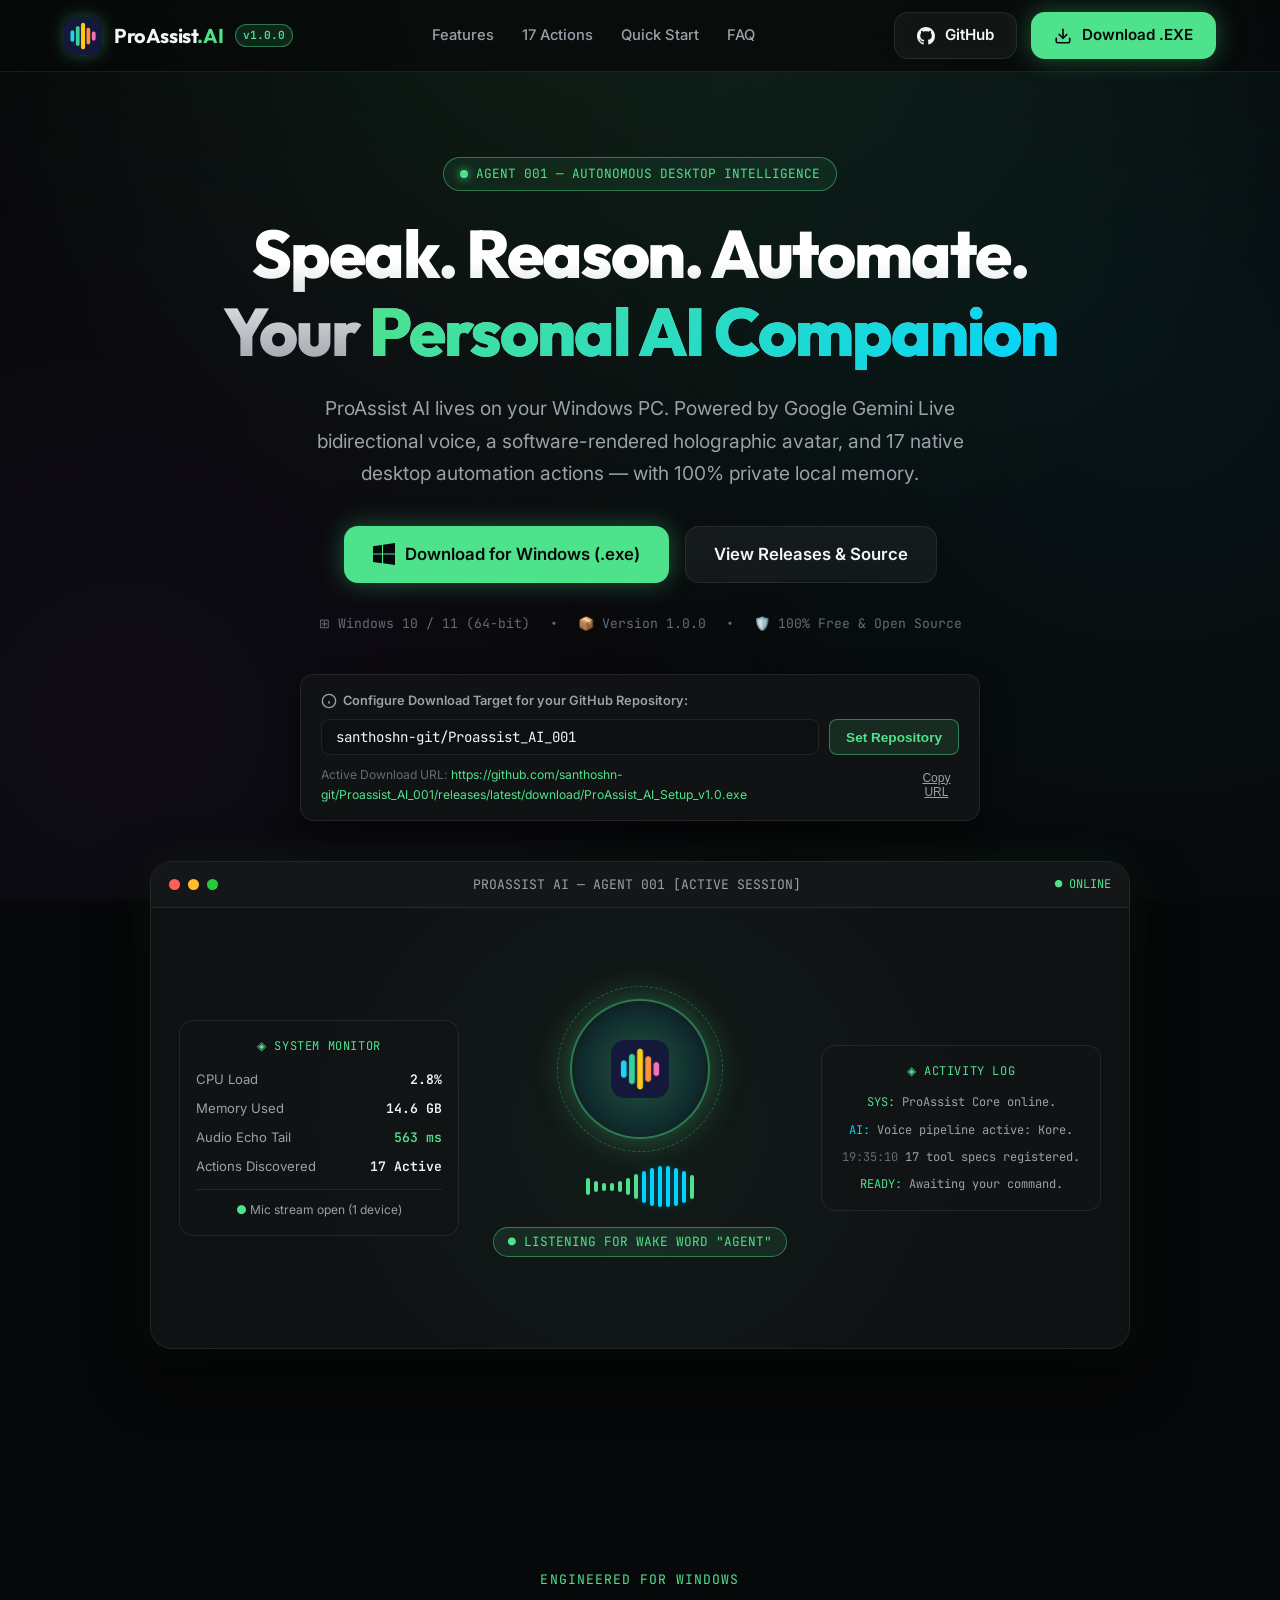
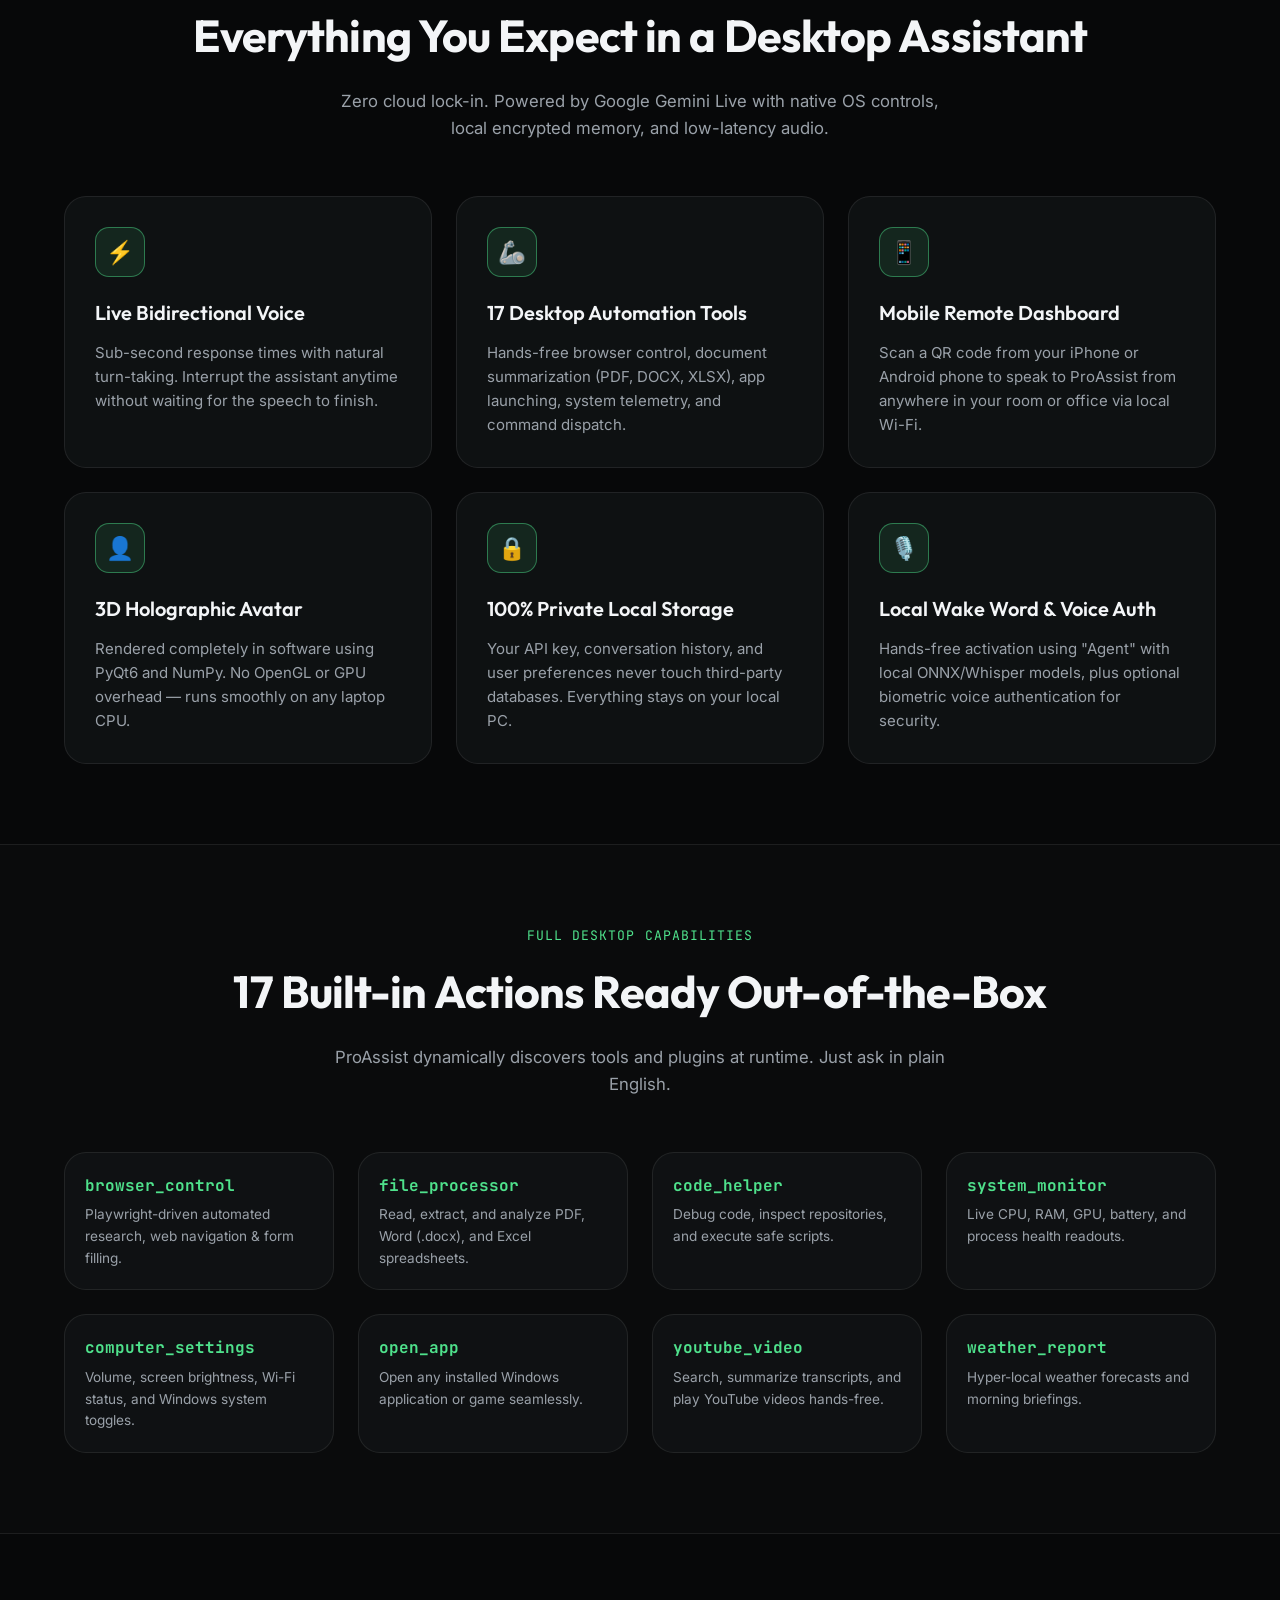
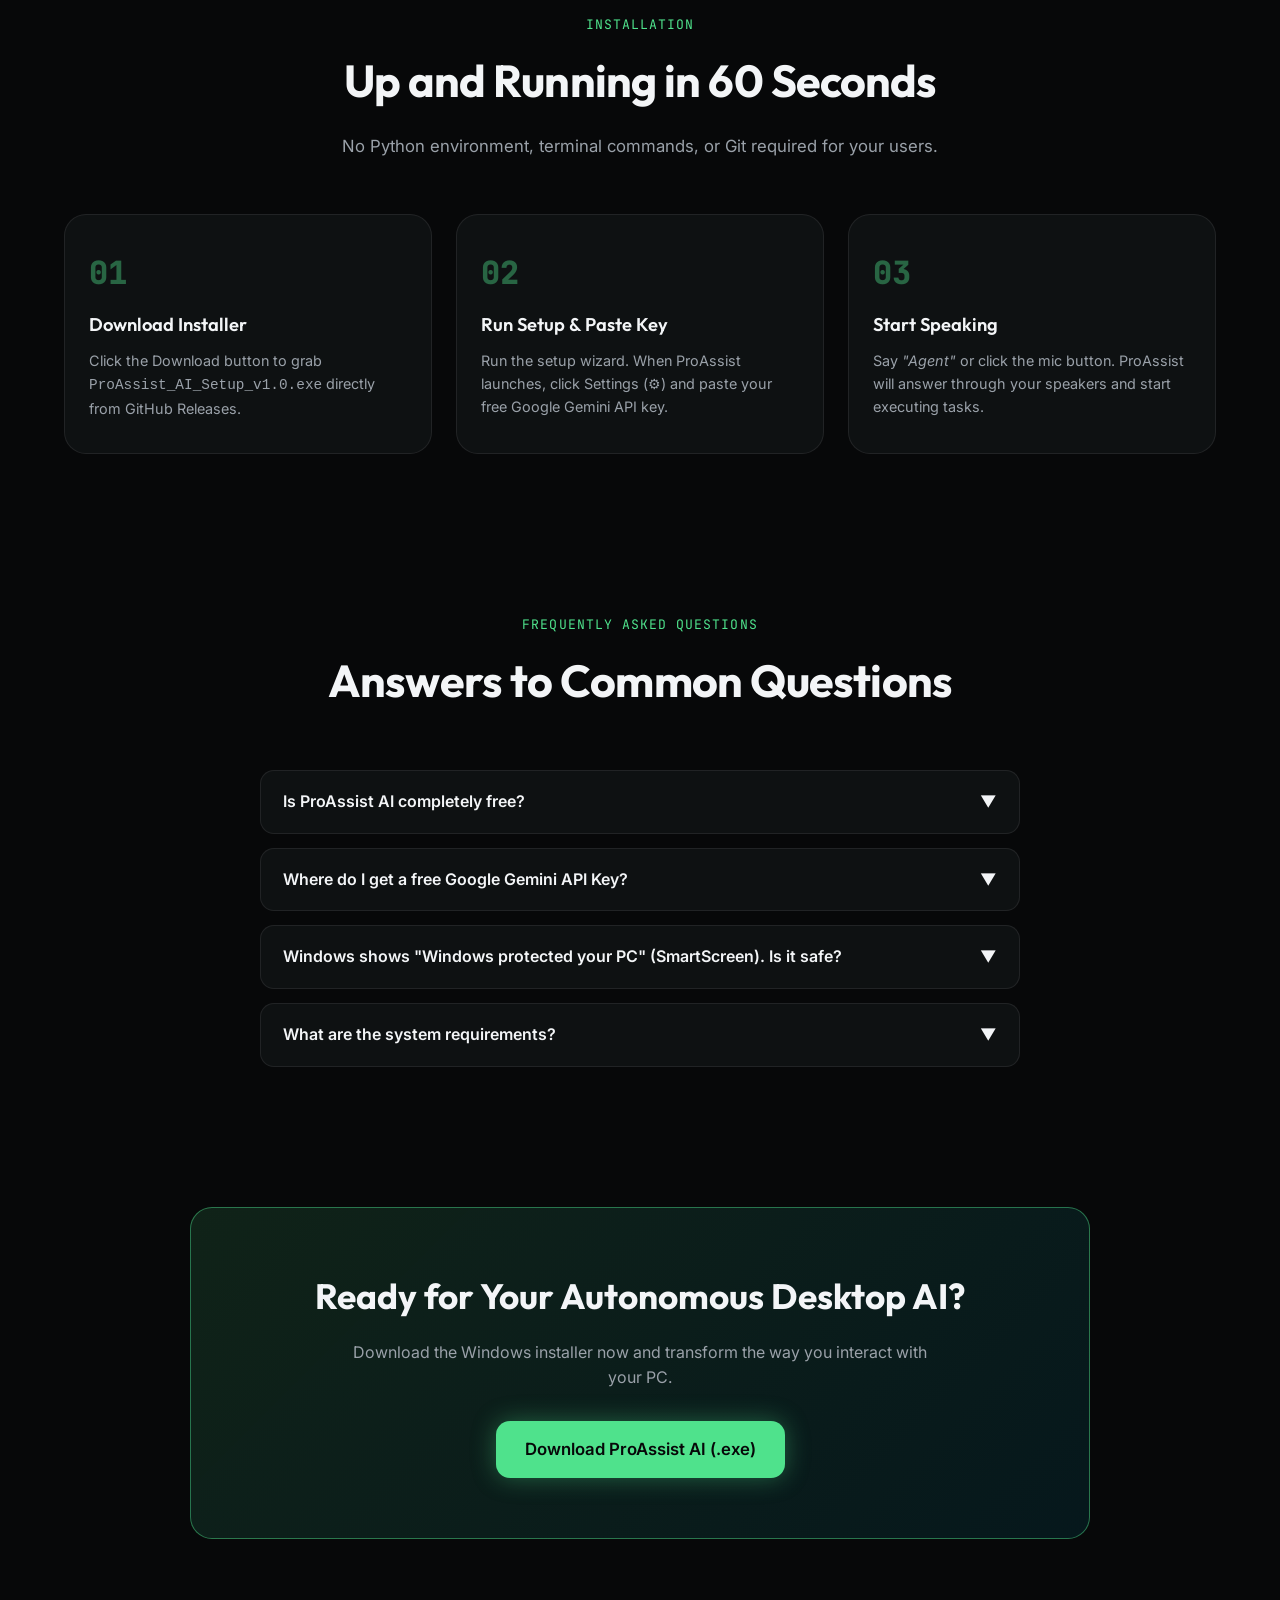
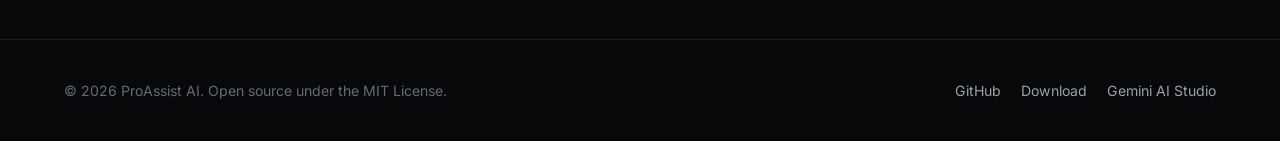
==== docs/index.html @ b4be9808 "chore: move website to docs folder for GitHub Pages deployment" ====
<!DOCTYPE html>
<html lang="en">
<head>
  <meta charset="UTF-8">
  <meta name="viewport" content="width=device-width, initial-scale=1.0">
  <title>ProAssist AI — Autonomous AI Desktop Assistant for Windows</title>
  <meta name="description" content="Download ProAssist AI for Windows. Real-time Gemini Live voice, 3D holographic avatar, 17 desktop automation actions, and private local memory.">
  <link rel="icon" type="image/png" href="proassist_icon.png">

  <!-- Google Fonts: Outfit, Inter, JetBrains Mono -->
  <link rel="preconnect" href="https://fonts.googleapis.com">
  <link rel="preconnect" href="https://fonts.gstatic.com" crossorigin>
  <link href="https://fonts.googleapis.com/css2?family=Inter:wght@400;500;600;700&family=JetBrains+Mono:wght@400;500;700&family=Outfit:wght@500;600;700;800&display=swap" rel="stylesheet">
  
  <link rel="stylesheet" href="style.css">
</head>
<body>

  <!-- ── Top Navigation ────────────────────────────────────────────────────── -->
  <header class="navbar">
    <div class="container nav-wrap">
      <a href="#" class="logo-group">
        <img src="proassist_icon.png" alt="ProAssist AI Logo" class="logo-img">
        <span class="logo-text">ProAssist<span style="color:var(--pri)">.AI</span></span>
        <span class="logo-tag">v1.0.0</span>
      </a>

      <nav class="nav-links">
        <a href="#features" class="nav-link">Features</a>
        <a href="#actions" class="nav-link">17 Actions</a>
        <a href="#guide" class="nav-link">Quick Start</a>
        <a href="#faq" class="nav-link">FAQ</a>
      </nav>

      <div class="nav-cta-group">
        <a href="https://github.com" target="_blank" rel="noopener noreferrer" class="btn btn-secondary btn-github-target">
          <svg width="18" height="18" viewBox="0 0 24 24" fill="currentColor">
            <path d="M12 0C5.37 0 0 5.37 0 12c0 5.31 3.435 9.795 8.205 11.385.6.105.825-.255.825-.57 0-.285-.015-1.23-.015-2.235-3.015.555-3.795-.735-4.035-1.41-.135-.345-.72-1.41-1.23-1.695-.42-.225-1.02-.78-.015-.795.945-.015 1.62.87 1.845 1.23 1.08 1.815 2.805 1.305 3.495.99.105-.78.42-1.305.765-1.605-2.67-.3-5.46-1.335-5.46-5.925 0-1.305.465-2.385 1.23-3.225-.12-.3-.54-1.53.12-3.18 0 0 1.005-.315 3.3 1.23.96-.27 1.98-.405 3-.405s2.04.135 3 .405c2.295-1.56 3.3-1.23 3.3-1.23.66 1.65.24 2.88.12 3.18.765.84 1.23 1.905 1.23 3.225 0 4.605-2.805 5.625-5.475 5.925.435.375.81 1.095.81 2.22 0 1.605-.015 2.895-.015 3.3 0 .315.225.69.825.57A12.02 12.02 0 0024 12c0-6.63-5.37-12-12-12z"/>
          </svg>
          GitHub
        </a>
        <a href="#download" class="btn btn-primary btn-download-target">
          <svg width="18" height="18" viewBox="0 0 24 24" fill="none" stroke="currentColor" stroke-width="2.2" stroke-linecap="round" stroke-linejoin="round">
            <path d="M21 15v4a2 2 0 0 1-2 2H5a2 2 0 0 1-2-2v-4"></path>
            <polyline points="7 10 12 15 17 10"></polyline>
            <line x1="12" y1="15" x2="12" y2="3"></line>
          </svg>
          Download .EXE
        </a>
      </div>
    </div>
  </header>

  <!-- ── Hero Section ──────────────────────────────────────────────────────── -->
  <section class="hero" id="download">
    <div class="container">
      <div class="hero-badge">
        <span class="pulse-dot"></span>
        AGENT 001 — AUTONOMOUS DESKTOP INTELLIGENCE
      </div>

      <h1 class="hero-title">
        Speak. Reason. Automate.<br>
        Your <span class="hero-gradient">Personal AI Companion</span>
      </h1>

      <p class="hero-subtitle">
        ProAssist AI lives on your Windows PC. Powered by Google Gemini Live bidirectional voice, a software-rendered holographic avatar, and 17 native desktop automation actions — with 100% private local memory.
      </p>

      <div class="hero-actions">
        <a href="#" class="btn btn-primary btn-lg btn-download-target">
          <svg width="22" height="22" viewBox="0 0 24 24" fill="currentColor">
            <path d="M0 3.449L9.75 2.1v9.451H0m10.949-9.602L24 0v11.4H10.949M0 12.6h9.75v9.451L0 20.699M10.949 12.6H24V24l-12.902-1.801"/>
          </svg>
          Download for Windows (.exe)
        </a>

        <a href="https://github.com" target="_blank" rel="noopener noreferrer" class="btn btn-secondary btn-lg btn-github-target">
          View Releases & Source
        </a>
      </div>

      <div class="release-meta">
        <span>⊞ Windows 10 / 11 (64-bit)</span>
        <span>•</span>
        <span>📦 Version 1.0.0</span>
        <span>•</span>
        <span>🛡️ 100% Free & Open Source</span>
      </div>

      <!-- Interactive Download Router Configurator -->
      <div class="repo-config-bar">
        <div class="config-bar-label">
          <svg width="16" height="16" viewBox="0 0 24 24" fill="none" stroke="currentColor" stroke-width="2">
            <circle cx="12" cy="12" r="10"></circle>
            <line x1="12" y1="16" x2="12" y2="12"></line>
            <line x1="12" y1="8" x2="12.01" y2="8"></line>
          </svg>
          Configure Download Target for your GitHub Repository:
        </div>
        <div class="config-input-group">
          <input type="text" id="github-repo-input" class="config-input" placeholder="e.g. yourname/ProAssist_AI">
          <button id="update-repo-btn" class="config-btn">Set Repository</button>
        </div>
        <div style="margin-top:10px; font-size: 0.76rem; color: var(--text-muted); display:flex; justify-content:space-between; align-items:center;">
          <span>Active Download URL: <a href="#" id="display-download-url" style="color:var(--pri); text-decoration:none;" target="_blank">Loading...</a></span>
          <button id="copy-link-btn" style="background:none; border:none; color:var(--text-dim); cursor:pointer; font-size:0.75rem; text-decoration:underline;">Copy URL</button>
        </div>
      </div>

      <!-- ── Cyber HUD Window Preview ────────────────────────────────────── -->
      <div class="preview-container">
        <div class="window-header">
          <div class="window-dots">
            <span class="window-dot dot-red"></span>
            <span class="window-dot dot-yellow"></span>
            <span class="window-dot dot-green"></span>
          </div>
          <div class="window-title">PROASSIST AI — AGENT 001 [ACTIVE SESSION]</div>
          <div style="font-family:var(--font-mono); font-size:0.75rem; color:var(--pri);">● ONLINE</div>
        </div>

        <div class="hud-body">
          <!-- Left Telemetry Panel -->
          <div class="hud-side-card">
            <div class="hud-card-title">◈ System Monitor</div>
            <div class="hud-metric-row">
              <span class="hud-metric-name">CPU Load</span>
              <span class="hud-metric-val" id="hud-cpu-val">2.8%</span>
            </div>
            <div class="hud-metric-row">
              <span class="hud-metric-name">Memory Used</span>
              <span class="hud-metric-val" id="hud-ram-val">14.6 GB</span>
            </div>
            <div class="hud-metric-row">
              <span class="hud-metric-name">Audio Echo Tail</span>
              <span class="hud-metric-val" style="color:var(--pri);">563 ms</span>
            </div>
            <div class="hud-metric-row">
              <span class="hud-metric-name">Actions Discovered</span>
              <span class="hud-metric-val">17 Active</span>
            </div>
            <div style="margin-top:12px; padding-top:10px; border-top:1px solid var(--border); font-size:0.75rem; color:var(--text-dim);">
              <span style="color:var(--pri);">●</span> Mic stream open (1 device)
            </div>
          </div>

          <!-- Center Holographic Avatar & Waveform -->
          <div class="hud-center">
            <div class="avatar-sphere">
              <img src="proassist_icon.png" alt="Avatar Core" class="avatar-core-icon">
            </div>

            <div class="waveform-bars">
              <div class="wave-bar"></div>
              <div class="wave-bar"></div>
              <div class="wave-bar"></div>
              <div class="wave-bar"></div>
              <div class="wave-bar"></div>
              <div class="wave-bar"></div>
              <div class="wave-bar"></div>
              <div class="wave-bar"></div>
              <div class="wave-bar"></div>
              <div class="wave-bar"></div>
              <div class="wave-bar"></div>
              <div class="wave-bar"></div>
              <div class="wave-bar"></div>
              <div class="wave-bar"></div>
            </div>

            <div class="hud-status-badge">● LISTENING FOR WAKE WORD "AGENT"</div>
          </div>

          <!-- Right Action Transcript Panel -->
          <div class="hud-side-card">
            <div class="hud-card-title">◈ Activity Log</div>
            <div style="font-family:var(--font-mono); font-size:0.75rem; color:var(--text-dim); display:flex; flex-direction:column; gap:8px;">
              <div><span style="color:var(--pri);">SYS:</span> ProAssist Core online.</div>
              <div><span style="color:var(--cyan);">AI:</span> Voice pipeline active: Kore.</div>
              <div><span style="color:var(--text-muted);">19:35:10</span> 17 tool specs registered.</div>
              <div><span style="color:var(--pri);">READY:</span> Awaiting your command.</div>
            </div>
          </div>
        </div>
      </div>
    </div>
  </section>

  <!-- ── Features Section ──────────────────────────────────────────────────── -->
  <section class="section" id="features">
    <div class="container">
      <div class="section-hdr">
        <div class="section-tag">ENGINEERED FOR WINDOWS</div>
        <h2 class="section-title">Everything You Expect in a Desktop Assistant</h2>
        <p class="section-desc">Zero cloud lock-in. Powered by Google Gemini Live with native OS controls, local encrypted memory, and low-latency audio.</p>
      </div>

      <div class="feature-grid">
        <div class="feature-card">
          <div class="feature-icon-box">⚡</div>
          <h3 class="feature-title">Live Bidirectional Voice</h3>
          <p class="feature-text">Sub-second response times with natural turn-taking. Interrupt the assistant anytime without waiting for the speech to finish.</p>
        </div>

        <div class="feature-card">
          <div class="feature-icon-box">🦾</div>
          <h3 class="feature-title">17 Desktop Automation Tools</h3>
          <p class="feature-text">Hands-free browser control, document summarization (PDF, DOCX, XLSX), app launching, system telemetry, and command dispatch.</p>
        </div>

        <div class="feature-card">
          <div class="feature-icon-box">📱</div>
          <h3 class="feature-title">Mobile Remote Dashboard</h3>
          <p class="feature-text">Scan a QR code from your iPhone or Android phone to speak to ProAssist from anywhere in your room or office via local Wi-Fi.</p>
        </div>

        <div class="feature-card">
          <div class="feature-icon-box">👤</div>
          <h3 class="feature-title">3D Holographic Avatar</h3>
          <p class="feature-text">Rendered completely in software using PyQt6 and NumPy. No OpenGL or GPU overhead — runs smoothly on any laptop CPU.</p>
        </div>

        <div class="feature-card">
          <div class="feature-icon-box">🔒</div>
          <h3 class="feature-title">100% Private Local Storage</h3>
          <p class="feature-text">Your API key, conversation history, and user preferences never touch third-party databases. Everything stays on your local PC.</p>
        </div>

        <div class="feature-card">
          <div class="feature-icon-box">🎙️</div>
          <h3 class="feature-title">Local Wake Word & Voice Auth</h3>
          <p class="feature-text">Hands-free activation using "Agent" with local ONNX/Whisper models, plus optional biometric voice authentication for security.</p>
        </div>
      </div>
    </div>
  </section>

  <!-- ── 17 Built-in Actions Showcase ──────────────────────────────────────── -->
  <section class="section" id="actions" style="background: rgba(255,255,255,0.01); border-top:1px solid var(--border); border-bottom:1px solid var(--border);">
    <div class="container">
      <div class="section-hdr">
        <div class="section-tag">FULL DESKTOP CAPABILITIES</div>
        <h2 class="section-title">17 Built-in Actions Ready Out-of-the-Box</h2>
        <p class="section-desc">ProAssist dynamically discovers tools and plugins at runtime. Just ask in plain English.</p>
      </div>

      <div class="feature-grid" style="grid-template-columns: repeat(auto-fit, minmax(240px, 1fr));">
        <div class="feature-card" style="padding:20px;">
          <h4 style="color:var(--pri); font-family:var(--font-mono); margin-bottom:6px;">browser_control</h4>
          <p class="feature-text" style="font-size:0.85rem;">Playwright-driven automated research, web navigation & form filling.</p>
        </div>

        <div class="feature-card" style="padding:20px;">
          <h4 style="color:var(--pri); font-family:var(--font-mono); margin-bottom:6px;">file_processor</h4>
          <p class="feature-text" style="font-size:0.85rem;">Read, extract, and analyze PDF, Word (.docx), and Excel spreadsheets.</p>
        </div>

        <div class="feature-card" style="padding:20px;">
          <h4 style="color:var(--pri); font-family:var(--font-mono); margin-bottom:6px;">code_helper</h4>
          <p class="feature-text" style="font-size:0.85rem;">Debug code, inspect repositories, and execute safe scripts.</p>
        </div>

        <div class="feature-card" style="padding:20px;">
          <h4 style="color:var(--pri); font-family:var(--font-mono); margin-bottom:6px;">system_monitor</h4>
          <p class="feature-text" style="font-size:0.85rem;">Live CPU, RAM, GPU, battery, and process health readouts.</p>
        </div>

        <div class="feature-card" style="padding:20px;">
          <h4 style="color:var(--pri); font-family:var(--font-mono); margin-bottom:6px;">computer_settings</h4>
          <p class="feature-text" style="font-size:0.85rem;">Volume, screen brightness, Wi-Fi status, and Windows system toggles.</p>
        </div>

        <div class="feature-card" style="padding:20px;">
          <h4 style="color:var(--pri); font-family:var(--font-mono); margin-bottom:6px;">open_app</h4>
          <p class="feature-text" style="font-size:0.85rem;">Open any installed Windows application or game seamlessly.</p>
        </div>

        <div class="feature-card" style="padding:20px;">
          <h4 style="color:var(--pri); font-family:var(--font-mono); margin-bottom:6px;">youtube_video</h4>
          <p class="feature-text" style="font-size:0.85rem;">Search, summarize transcripts, and play YouTube videos hands-free.</p>
        </div>

        <div class="feature-card" style="padding:20px;">
          <h4 style="color:var(--pri); font-family:var(--font-mono); margin-bottom:6px;">weather_report</h4>
          <p class="feature-text" style="font-size:0.85rem;">Hyper-local weather forecasts and morning briefings.</p>
        </div>
      </div>
    </div>
  </section>

  <!-- ── 3-Step Setup Guide ────────────────────────────────────────────────── -->
  <section class="section" id="guide">
    <div class="container">
      <div class="section-hdr">
        <div class="section-tag">INSTALLATION</div>
        <h2 class="section-title">Up and Running in 60 Seconds</h2>
        <p class="section-desc">No Python environment, terminal commands, or Git required for your users.</p>
      </div>

      <div class="steps-grid">
        <div class="step-card">
          <div class="step-number">01</div>
          <h3 class="step-title">Download Installer</h3>
          <p class="step-desc">Click the Download button to grab <code>ProAssist_AI_Setup_v1.0.exe</code> directly from GitHub Releases.</p>
        </div>

        <div class="step-card">
          <div class="step-number">02</div>
          <h3 class="step-title">Run Setup & Paste Key</h3>
          <p class="step-desc">Run the setup wizard. When ProAssist launches, click Settings (⚙) and paste your free Google Gemini API key.</p>
        </div>

        <div class="step-card">
          <div class="step-number">03</div>
          <h3 class="step-title">Start Speaking</h3>
          <p class="step-desc">Say <em>"Agent"</em> or click the mic button. ProAssist will answer through your speakers and start executing tasks.</p>
        </div>
      </div>
    </div>
  </section>

  <!-- ── FAQ Section ───────────────────────────────────────────────────────── -->
  <section class="section" id="faq">
    <div class="container">
      <div class="section-hdr">
        <div class="section-tag">FREQUENTLY ASKED QUESTIONS</div>
        <h2 class="section-title">Answers to Common Questions</h2>
      </div>

      <div class="faq-list">
        <div class="faq-item">
          <div class="faq-q">
            <span>Is ProAssist AI completely free?</span>
            <span class="faq-arrow">▼</span>
          </div>
          <div class="faq-a">
            Yes! ProAssist AI is 100% free and open-source under the MIT license. You can use your own free Google Gemini API key (which includes generous free tier requests from Google AI Studio).
          </div>
        </div>

        <div class="faq-item">
          <div class="faq-q">
            <span>Where do I get a free Google Gemini API Key?</span>
            <span class="faq-arrow">▼</span>
          </div>
          <div class="faq-a">
            Visit <a href="https://aistudio.google.com/app/apikey" target="_blank" rel="noopener noreferrer" style="color:var(--pri);">Google AI Studio (aistudio.google.com)</a>, sign in with your Google account, and click "Create API key". Paste it into ProAssist AI's Settings dialog.
          </div>
        </div>

        <div class="faq-item">
          <div class="faq-q">
            <span>Windows shows "Windows protected your PC" (SmartScreen). Is it safe?</span>
            <span class="faq-arrow">▼</span>
          </div>
          <div class="faq-a">
            Yes. Microsoft SmartScreen displays this alert for all newly built independent or open-source executables that have not purchased expensive corporate code-signing certificates. Simply click <strong>"More info"</strong> and then <strong>"Run anyway"</strong>.
          </div>
        </div>

        <div class="faq-item">
          <div class="faq-q">
            <span>What are the system requirements?</span>
            <span class="faq-arrow">▼</span>
          </div>
          <div class="faq-a">
            Windows 10 or 11 (64-bit), 4 GB of RAM, a working microphone and speaker or headset, and an active internet connection for Gemini Live streaming.
          </div>
        </div>
      </div>
    </div>
  </section>

  <!-- ── Bottom CTA Banner ─────────────────────────────────────────────────── -->
  <section class="container">
    <div class="cta-banner">
      <h2>Ready for Your Autonomous Desktop AI?</h2>
      <p>Download the Windows installer now and transform the way you interact with your PC.</p>
      <a href="#download" class="btn btn-primary btn-lg btn-download-target">
        Download ProAssist AI (.exe)
      </a>
    </div>
  </section>

  <!-- ── Footer ────────────────────────────────────────────────────────────── -->
  <footer class="footer">
    <div class="container footer-content">
      <div>
        © 2026 ProAssist AI. Open source under the MIT License.
      </div>
      <div class="footer-links">
        <a href="https://github.com" target="_blank" rel="noopener noreferrer" class="footer-link btn-github-target">GitHub</a>
        <a href="#download" class="footer-link">Download</a>
        <a href="https://aistudio.google.com/app/apikey" target="_blank" rel="noopener noreferrer" class="footer-link">Gemini AI Studio</a>
      </div>
    </div>
  </footer>

  <script src="script.js"></script>
</body>
</html>
---- docs/style.css ----
/* ==========================================================================
   PROASSIST AI — OFFICIAL LANDING PAGE DESIGN SYSTEM
   Dark Cyberpunk / Glassmorphic / High-Performance
   ========================================================================== */

:root {
  --bg-dark: #070809;
  --bg-card: rgba(18, 20, 22, 0.75);
  --bg-card-hover: rgba(24, 27, 30, 0.9);
  --border: rgba(255, 255, 255, 0.08);
  --border-focus: rgba(79, 226, 140, 0.45);
  
  --pri: #4fe28c;
  --pri-glow: rgba(79, 226, 140, 0.35);
  --pri-dim: rgba(79, 226, 140, 0.12);
  --cyan: #00d4ff;
  --cyan-glow: rgba(0, 212, 255, 0.3);
  --purple: #a855f7;
  
  --text-main: #f3f5f7;
  --text-dim: #9aa1a9;
  --text-muted: #646b74;
  
  --font-heading: 'Outfit', sans-serif;
  --font-body: 'Inter', sans-serif;
  --font-mono: 'JetBrains Mono', monospace;
  
  --radius-sm: 8px;
  --radius-md: 14px;
  --radius-lg: 22px;
  --radius-pill: 9999px;
  
  --transition: all 0.25s cubic-bezier(0.16, 1, 0.3, 1);
}

* {
  margin: 0;
  padding: 0;
  box-sizing: border-box;
}

html {
  scroll-behavior: smooth;
  font-family: var(--font-body);
  background-color: var(--bg-dark);
  color: var(--text-main);
  line-height: 1.6;
  -webkit-font-smoothing: antialiased;
}

body {
  overflow-x: hidden;
  background-image: 
    radial-gradient(circle at 50% -10%, rgba(79, 226, 140, 0.12) 0%, transparent 60%),
    radial-gradient(circle at 90% 40%, rgba(0, 212, 255, 0.06) 0%, transparent 50%),
    radial-gradient(circle at 10% 80%, rgba(168, 85, 247, 0.05) 0%, transparent 50%);
  background-attachment: fixed;
}

/* ── Container & Grid ──────────────────────────────────────────────────────── */
.container {
  width: 100%;
  max-width: 1200px;
  margin: 0 auto;
  padding: 0 24px;
}

/* ── Navigation ────────────────────────────────────────────────────────────── */
.navbar {
  position: sticky;
  top: 0;
  z-index: 100;
  backdrop-filter: blur(20px);
  -webkit-backdrop-filter: blur(20px);
  background: rgba(7, 8, 9, 0.75);
  border-bottom: 1px solid var(--border);
  height: 72px;
  display: flex;
  align-items: center;
}

.nav-wrap {
  display: flex;
  align-items: center;
  justify-content: space-between;
  width: 100%;
}

.logo-group {
  display: flex;
  align-items: center;
  gap: 12px;
  text-decoration: none;
}

.logo-img {
  width: 38px;
  height: 38px;
  border-radius: 10px;
  box-shadow: 0 0 15px var(--pri-glow);
}

.logo-text {
  font-family: var(--font-heading);
  font-weight: 700;
  font-size: 1.25rem;
  letter-spacing: -0.02em;
  color: var(--text-main);
}

.logo-tag {
  font-family: var(--font-mono);
  font-size: 0.7rem;
  background: var(--pri-dim);
  color: var(--pri);
  border: 1px solid var(--border-focus);
  padding: 2px 7px;
  border-radius: var(--radius-pill);
  font-weight: 600;
}

.nav-links {
  display: flex;
  align-items: center;
  gap: 28px;
}

.nav-link {
  color: var(--text-dim);
  text-decoration: none;
  font-size: 0.92rem;
  font-weight: 500;
  transition: var(--transition);
}

.nav-link:hover {
  color: var(--text-main);
}

.nav-cta-group {
  display: flex;
  align-items: center;
  gap: 14px;
}

/* ── Buttons ───────────────────────────────────────────────────────────────── */
.btn {
  display: inline-flex;
  align-items: center;
  justify-content: center;
  gap: 10px;
  padding: 10px 22px;
  border-radius: var(--radius-md);
  font-size: 0.95rem;
  font-weight: 600;
  text-decoration: none;
  cursor: pointer;
  transition: var(--transition);
  border: 1px solid transparent;
}

.btn-primary {
  background: var(--pri);
  color: #070809;
  box-shadow: 0 0 25px var(--pri-glow);
}

.btn-primary:hover {
  background: #65f09e;
  transform: translateY(-2px);
  box-shadow: 0 0 35px rgba(79, 226, 140, 0.55);
}

.btn-secondary {
  background: rgba(255, 255, 255, 0.05);
  color: var(--text-main);
  border: 1px solid var(--border);
  backdrop-filter: blur(10px);
}

.btn-secondary:hover {
  background: rgba(255, 255, 255, 0.09);
  border-color: var(--border-focus);
  color: var(--pri);
  transform: translateY(-2px);
}

.btn-lg {
  padding: 14px 28px;
  font-size: 1.05rem;
  border-radius: 14px;
}

/* ── Hero Section ──────────────────────────────────────────────────────────── */
.hero {
  padding: 85px 0 60px;
  text-align: center;
  position: relative;
}

.hero-badge {
  display: inline-flex;
  align-items: center;
  gap: 8px;
  padding: 6px 16px;
  background: rgba(79, 226, 140, 0.08);
  border: 1px solid var(--border-focus);
  border-radius: var(--radius-pill);
  font-family: var(--font-mono);
  font-size: 0.8rem;
  color: var(--pri);
  margin-bottom: 24px;
}

.pulse-dot {
  width: 8px;
  height: 8px;
  background: var(--pri);
  border-radius: 50%;
  box-shadow: 0 0 10px var(--pri);
  animation: pulse 2s infinite;
}

@keyframes pulse {
  0% { transform: scale(0.95); opacity: 0.8; }
  50% { transform: scale(1.3); opacity: 1; box-shadow: 0 0 16px var(--pri); }
  100% { transform: scale(0.95); opacity: 0.8; }
}

.hero-title {
  font-family: var(--font-heading);
  font-size: clamp(2.5rem, 6vw, 4.2rem);
  font-weight: 800;
  line-height: 1.15;
  letter-spacing: -0.03em;
  margin-bottom: 22px;
  background: linear-gradient(180deg, #ffffff 30%, #9aa1a9 100%);
  -webkit-background-clip: text;
  -webkit-text-fill-color: transparent;
}

.hero-gradient {
  background: linear-gradient(135deg, var(--pri) 0%, var(--cyan) 100%);
  -webkit-background-clip: text;
  -webkit-text-fill-color: transparent;
}

.hero-subtitle {
  font-size: 1.2rem;
  color: var(--text-dim);
  max-width: 720px;
  margin: 0 auto 36px;
  line-height: 1.7;
}

.hero-actions {
  display: flex;
  justify-content: center;
  align-items: center;
  flex-wrap: wrap;
  gap: 16px;
  margin-bottom: 30px;
}

.release-meta {
  display: flex;
  justify-content: center;
  gap: 20px;
  font-size: 0.82rem;
  color: var(--text-muted);
  font-family: var(--font-mono);
}

.release-meta span {
  display: flex;
  align-items: center;
  gap: 6px;
}

/* ── Interactive Repo Config Bar ───────────────────────────────────────────── */
.repo-config-bar {
  max-width: 680px;
  margin: 40px auto 20px;
  background: rgba(18, 20, 22, 0.85);
  border: 1px solid var(--border);
  padding: 16px 20px;
  border-radius: var(--radius-md);
  box-shadow: 0 10px 30px rgba(0, 0, 0, 0.4);
  text-align: left;
}

.config-bar-label {
  font-size: 0.8rem;
  font-weight: 600;
  color: var(--text-dim);
  margin-bottom: 8px;
  display: flex;
  align-items: center;
  gap: 6px;
}

.config-input-group {
  display: flex;
  gap: 10px;
}

.config-input {
  flex: 1;
  background: #0d0f11;
  border: 1px solid var(--border);
  border-radius: var(--radius-sm);
  padding: 8px 14px;
  color: var(--text-main);
  font-family: var(--font-mono);
  font-size: 0.88rem;
  outline: none;
  transition: var(--transition);
}

.config-input:focus {
  border-color: var(--pri);
  box-shadow: 0 0 10px var(--pri-glow);
}

.config-btn {
  padding: 8px 16px;
  font-size: 0.85rem;
  background: var(--pri-dim);
  color: var(--pri);
  border: 1px solid var(--border-focus);
  border-radius: var(--radius-sm);
  cursor: pointer;
  font-weight: 600;
  transition: var(--transition);
}

.config-btn:hover {
  background: var(--pri);
  color: #070809;
}

/* ── Cyber App Mockup / HUD Preview ────────────────────────────────────────── */
.preview-container {
  margin: 40px auto 80px;
  max-width: 980px;
  border-radius: var(--radius-lg);
  border: 1px solid var(--border);
  background: #0f1113;
  box-shadow: 0 25px 60px rgba(0, 0, 0, 0.6), 0 0 40px rgba(79, 226, 140, 0.08);
  overflow: hidden;
  position: relative;
}

.window-header {
  background: #141618;
  padding: 12px 18px;
  display: flex;
  align-items: center;
  justify-content: space-between;
  border-bottom: 1px solid var(--border);
}

.window-dots {
  display: flex;
  gap: 8px;
}

.window-dot {
  width: 11px;
  height: 11px;
  border-radius: 50%;
}

.dot-red { background: #ff5f56; }
.dot-yellow { background: #ffbd2e; }
.dot-green { background: #27c93f; }

.window-title {
  font-family: var(--font-mono);
  font-size: 0.82rem;
  color: var(--text-dim);
}

.hud-body {
  padding: 36px 28px;
  display: grid;
  grid-template-columns: 280px 1fr 280px;
  gap: 24px;
  align-items: center;
  min-height: 440px;
  background: radial-gradient(circle at 50% 50%, rgba(79, 226, 140, 0.05) 0%, transparent 70%);
}

.hud-side-card {
  background: var(--bg-card);
  border: 1px solid var(--border);
  border-radius: var(--radius-md);
  padding: 16px;
  backdrop-filter: blur(10px);
}

.hud-card-title {
  font-family: var(--font-mono);
  font-size: 0.75rem;
  color: var(--pri);
  letter-spacing: 0.05em;
  margin-bottom: 12px;
  text-transform: uppercase;
}

.hud-metric-row {
  display: flex;
  justify-content: space-between;
  font-size: 0.82rem;
  margin-bottom: 8px;
}

.hud-metric-name { color: var(--text-dim); }
.hud-metric-val { font-family: var(--font-mono); color: var(--text-main); font-weight: 600; }

.hud-center {
  display: flex;
  flex-direction: column;
  align-items: center;
  text-align: center;
}

/* Avatar Sphere */
.avatar-sphere {
  width: 140px;
  height: 140px;
  border-radius: 50%;
  background: radial-gradient(circle, rgba(79, 226, 140, 0.3) 0%, rgba(0, 212, 255, 0.1) 60%, transparent 80%);
  border: 2px solid var(--border-focus);
  display: flex;
  align-items: center;
  justify-content: center;
  position: relative;
  box-shadow: 0 0 35px var(--pri-glow);
  margin-bottom: 24px;
}

.avatar-sphere::after {
  content: '';
  position: absolute;
  width: 164px;
  height: 164px;
  border-radius: 50%;
  border: 1px dashed rgba(79, 226, 140, 0.3);
  animation: spin 16s linear infinite;
}

@keyframes spin {
  from { transform: rotate(0deg); }
  to { transform: rotate(360deg); }
}

.avatar-core-icon {
  width: 58px;
  height: 58px;
}

/* Waveform Visualizer */
.waveform-bars {
  display: flex;
  align-items: center;
  gap: 4px;
  height: 48px;
  margin-bottom: 16px;
}

.wave-bar {
  width: 4px;
  height: 12px;
  background: var(--pri);
  border-radius: 2px;
  transition: height 0.1s ease;
}

.hud-status-badge {
  font-family: var(--font-mono);
  font-size: 0.8rem;
  background: rgba(79, 226, 140, 0.1);
  color: var(--pri);
  border: 1px solid var(--border-focus);
  padding: 4px 14px;
  border-radius: var(--radius-pill);
}

/* ── Features Section ──────────────────────────────────────────────────────── */
.section {
  padding: 80px 0;
}

.section-hdr {
  text-align: center;
  margin-bottom: 54px;
}

.section-tag {
  font-family: var(--font-mono);
  color: var(--pri);
  font-size: 0.82rem;
  text-transform: uppercase;
  letter-spacing: 0.08em;
  margin-bottom: 10px;
}

.section-title {
  font-family: var(--font-heading);
  font-size: clamp(2rem, 4vw, 2.8rem);
  font-weight: 700;
  letter-spacing: -0.02em;
  margin-bottom: 16px;
}

.section-desc {
  color: var(--text-dim);
  font-size: 1.05rem;
  max-width: 620px;
  margin: 0 auto;
}

.feature-grid {
  display: grid;
  grid-template-columns: repeat(auto-fit, minmax(320px, 1fr));
  gap: 24px;
}

.feature-card {
  background: var(--bg-card);
  border: 1px solid var(--border);
  border-radius: var(--radius-lg);
  padding: 30px;
  transition: var(--transition);
  position: relative;
  overflow: hidden;
}

.feature-card:hover {
  background: var(--bg-card-hover);
  border-color: var(--border-focus);
  transform: translateY(-4px);
  box-shadow: 0 15px 35px rgba(0, 0, 0, 0.4), 0 0 25px rgba(79, 226, 140, 0.08);
}

.feature-icon-box {
  width: 50px;
  height: 50px;
  background: rgba(79, 226, 140, 0.1);
  border: 1px solid var(--border-focus);
  border-radius: var(--radius-md);
  display: flex;
  align-items: center;
  justify-content: center;
  font-size: 1.4rem;
  margin-bottom: 20px;
  color: var(--pri);
}

.feature-title {
  font-family: var(--font-heading);
  font-size: 1.25rem;
  font-weight: 600;
  margin-bottom: 12px;
}

.feature-text {
  color: var(--text-dim);
  font-size: 0.94rem;
  line-height: 1.6;
}

/* ── 3-Step Guide ──────────────────────────────────────────────────────────── */
.steps-grid {
  display: grid;
  grid-template-columns: repeat(3, 1fr);
  gap: 24px;
  margin-top: 40px;
}

.step-card {
  background: var(--bg-card);
  border: 1px solid var(--border);
  border-radius: var(--radius-lg);
  padding: 32px 24px;
  position: relative;
}

.step-number {
  font-family: var(--font-mono);
  font-size: 2rem;
  font-weight: 800;
  color: var(--pri);
  opacity: 0.4;
  margin-bottom: 12px;
}

.step-title {
  font-family: var(--font-heading);
  font-size: 1.15rem;
  font-weight: 600;
  margin-bottom: 10px;
}

.step-desc {
  color: var(--text-dim);
  font-size: 0.9rem;
}

/* ── FAQ ───────────────────────────────────────────────────────────────────── */
.faq-list {
  max-width: 760px;
  margin: 0 auto;
  display: flex;
  flex-direction: column;
  gap: 14px;
}

.faq-item {
  background: var(--bg-card);
  border: 1px solid var(--border);
  border-radius: var(--radius-md);
  overflow: hidden;
  transition: var(--transition);
}

.faq-q {
  padding: 18px 22px;
  display: flex;
  justify-content: space-between;
  align-items: center;
  font-weight: 600;
  cursor: pointer;
  user-select: none;
}

.faq-q:hover {
  color: var(--pri);
}

.faq-arrow {
  transition: transform 0.25s ease;
}

.faq-item.active .faq-arrow {
  transform: rotate(180deg);
  color: var(--pri);
}

.faq-a {
  max-height: 0;
  overflow: hidden;
  transition: max-height 0.3s ease, padding 0.3s ease;
  padding: 0 22px;
  color: var(--text-dim);
  font-size: 0.92rem;
  line-height: 1.6;
}

.faq-item.active .faq-a {
  max-height: 300px;
  padding: 0 22px 18px;
}

/* ── CTA Banner ────────────────────────────────────────────────────────────── */
.cta-banner {
  background: linear-gradient(135deg, rgba(79, 226, 140, 0.12) 0%, rgba(0, 212, 255, 0.08) 100%);
  border: 1px solid var(--border-focus);
  border-radius: var(--radius-lg);
  padding: 60px 30px;
  text-align: center;
  margin: 60px auto 100px;
  max-width: 900px;
  position: relative;
  overflow: hidden;
}

.cta-banner h2 {
  font-family: var(--font-heading);
  font-size: 2.2rem;
  font-weight: 700;
  margin-bottom: 16px;
}

.cta-banner p {
  color: var(--text-dim);
  max-width: 580px;
  margin: 0 auto 30px;
}

/* ── Footer ────────────────────────────────────────────────────────────────── */
.footer {
  border-top: 1px solid var(--border);
  padding: 40px 0;
  color: var(--text-muted);
  font-size: 0.88rem;
}

.footer-content {
  display: flex;
  justify-content: space-between;
  align-items: center;
}

.footer-links {
  display: flex;
  gap: 20px;
}

.footer-link {
  color: var(--text-dim);
  text-decoration: none;
  transition: var(--transition);
}

.footer-link:hover {
  color: var(--pri);
}

/* ── Responsive ────────────────────────────────────────────────────────────── */
@media (max-width: 860px) {
  .hud-body {
    grid-template-columns: 1fr;
    gap: 20px;
  }
  .steps-grid {
    grid-template-columns: 1fr;
  }
  .nav-links {
    display: none;
  }
  .footer-content {
    flex-direction: column;
    gap: 16px;
    text-align: center;
  }
}
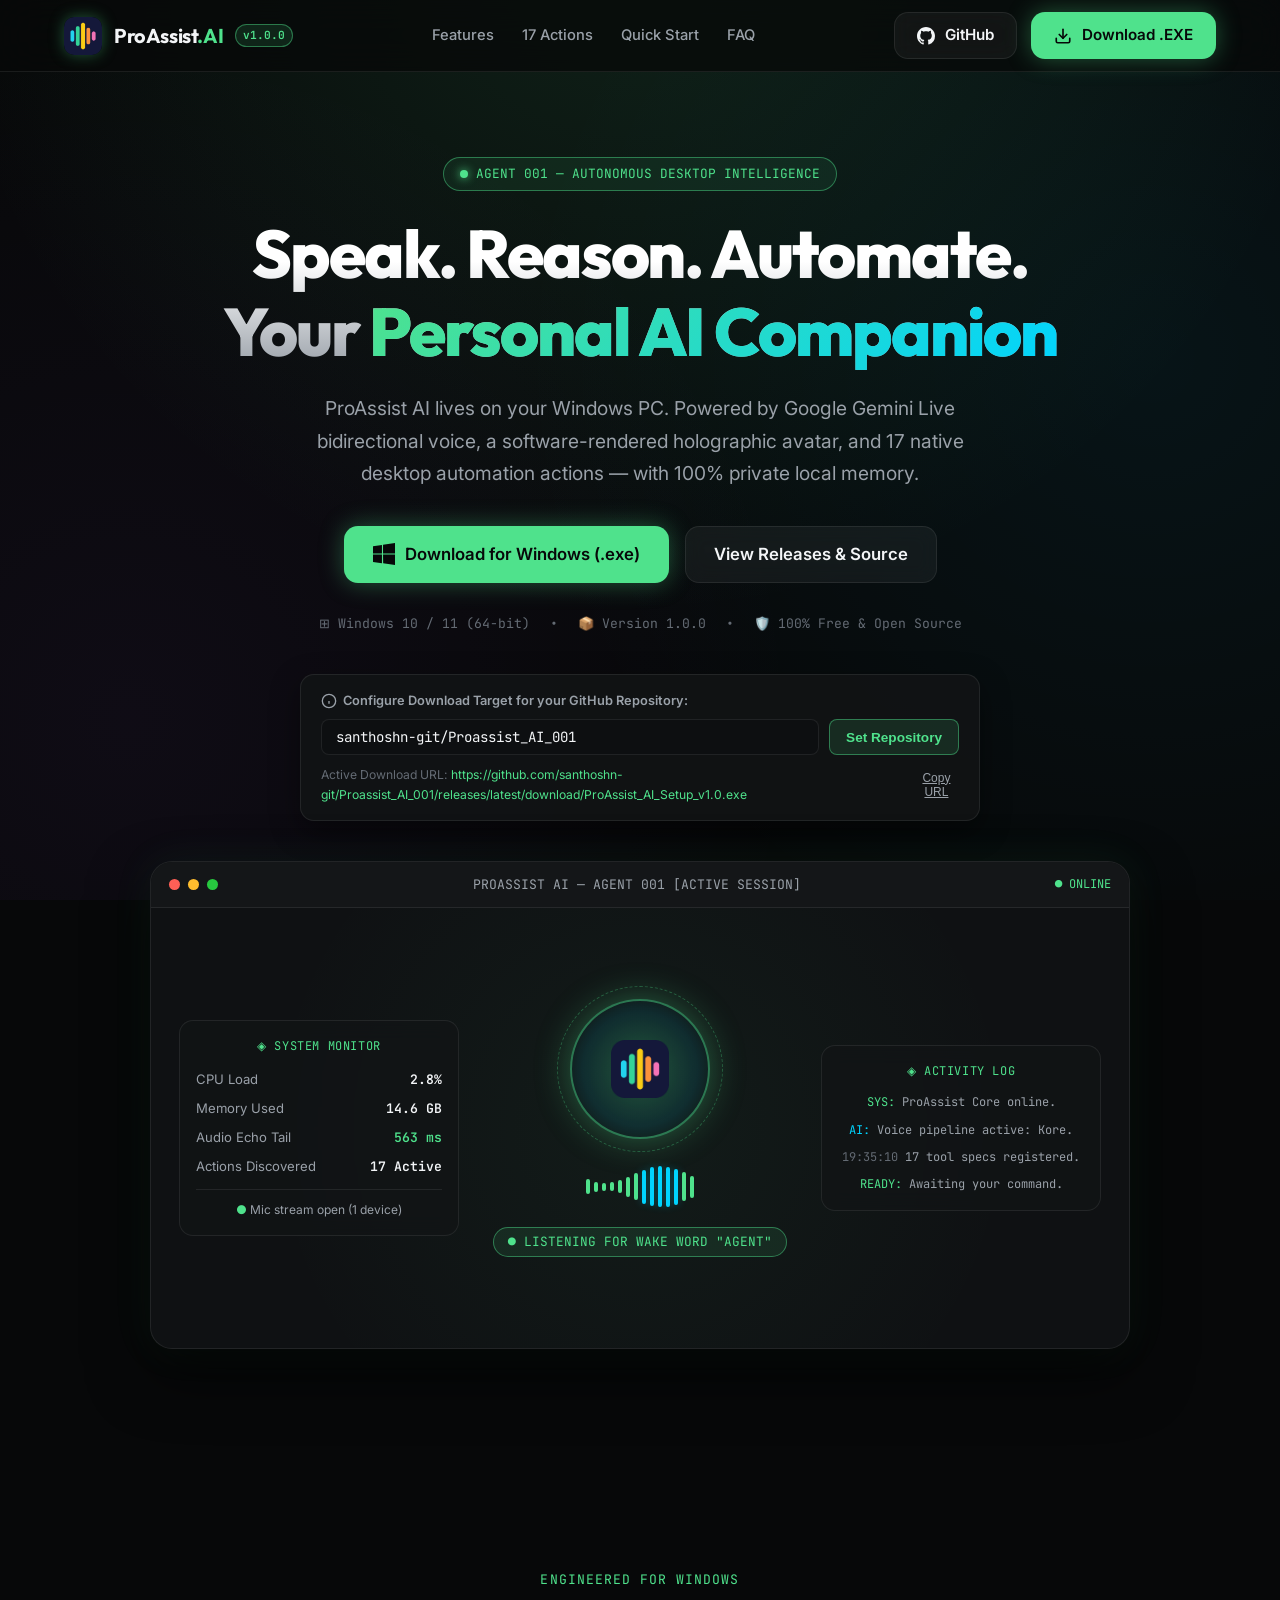
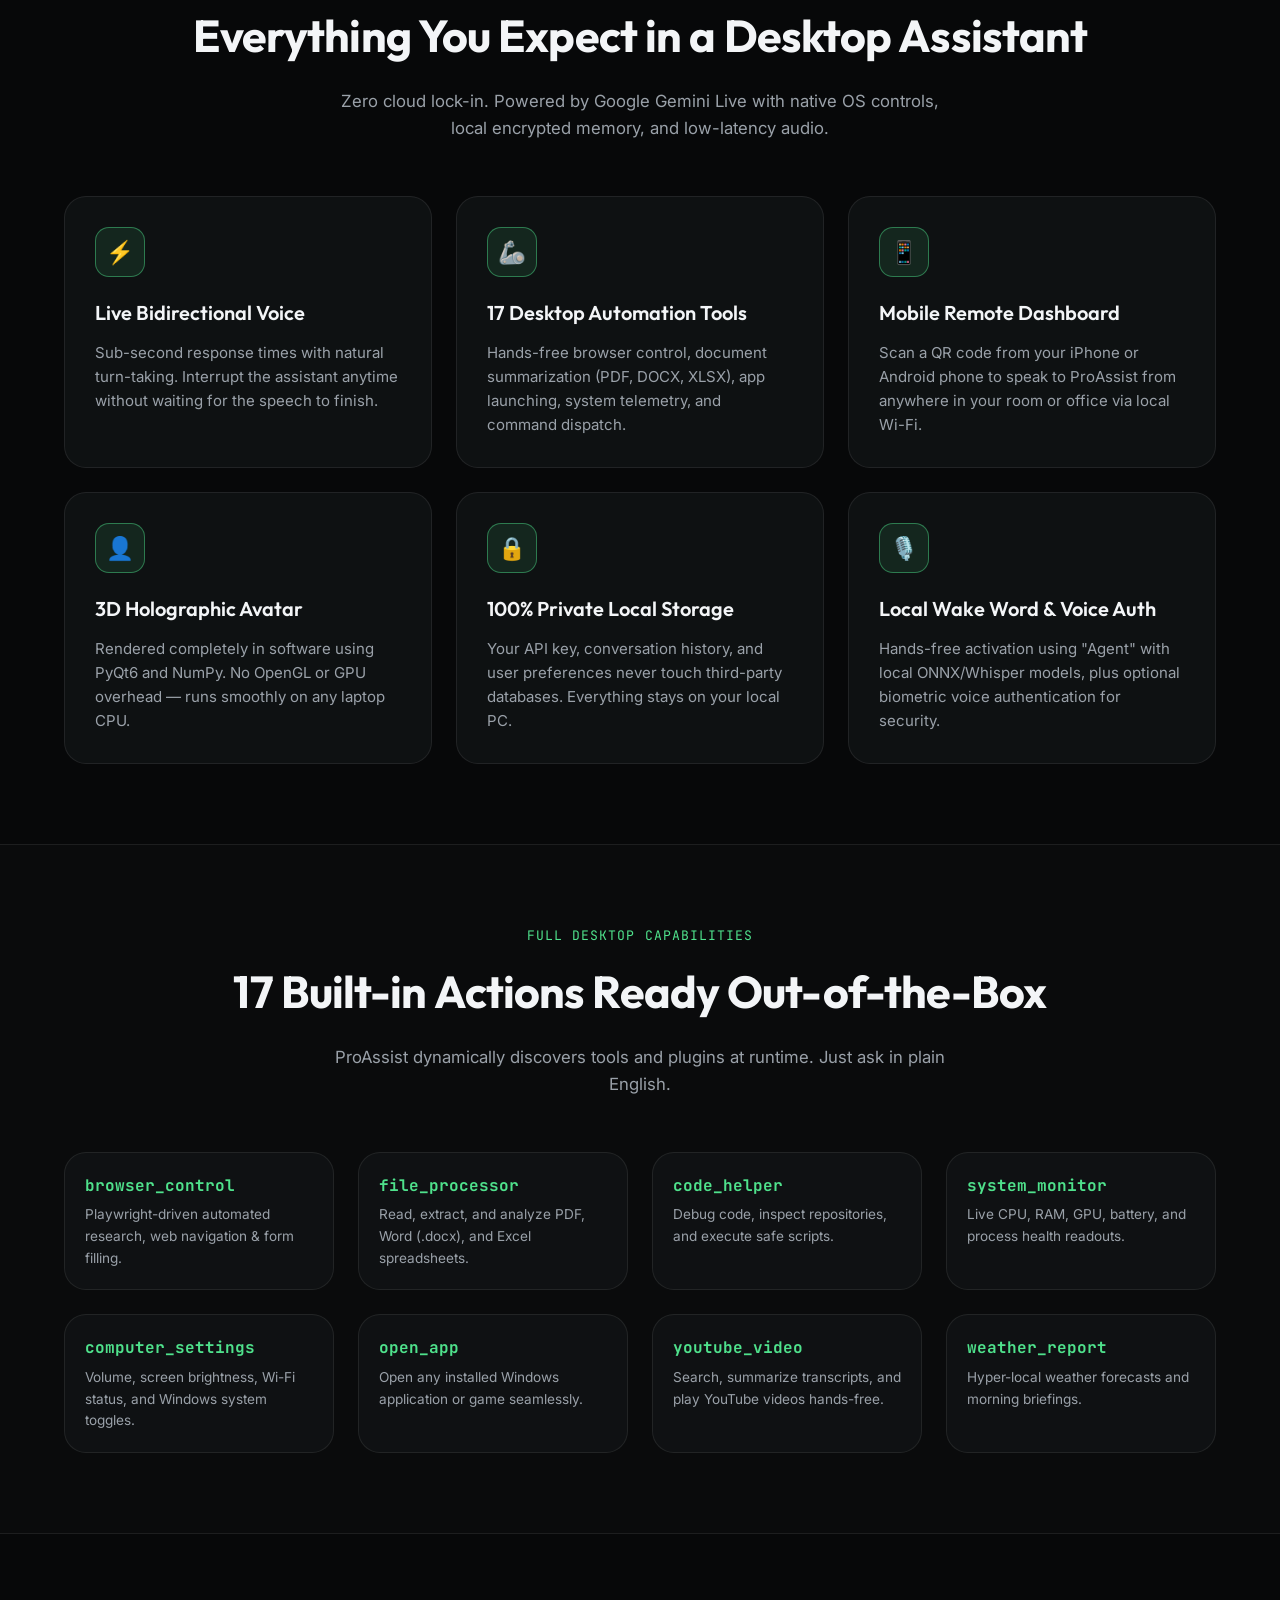
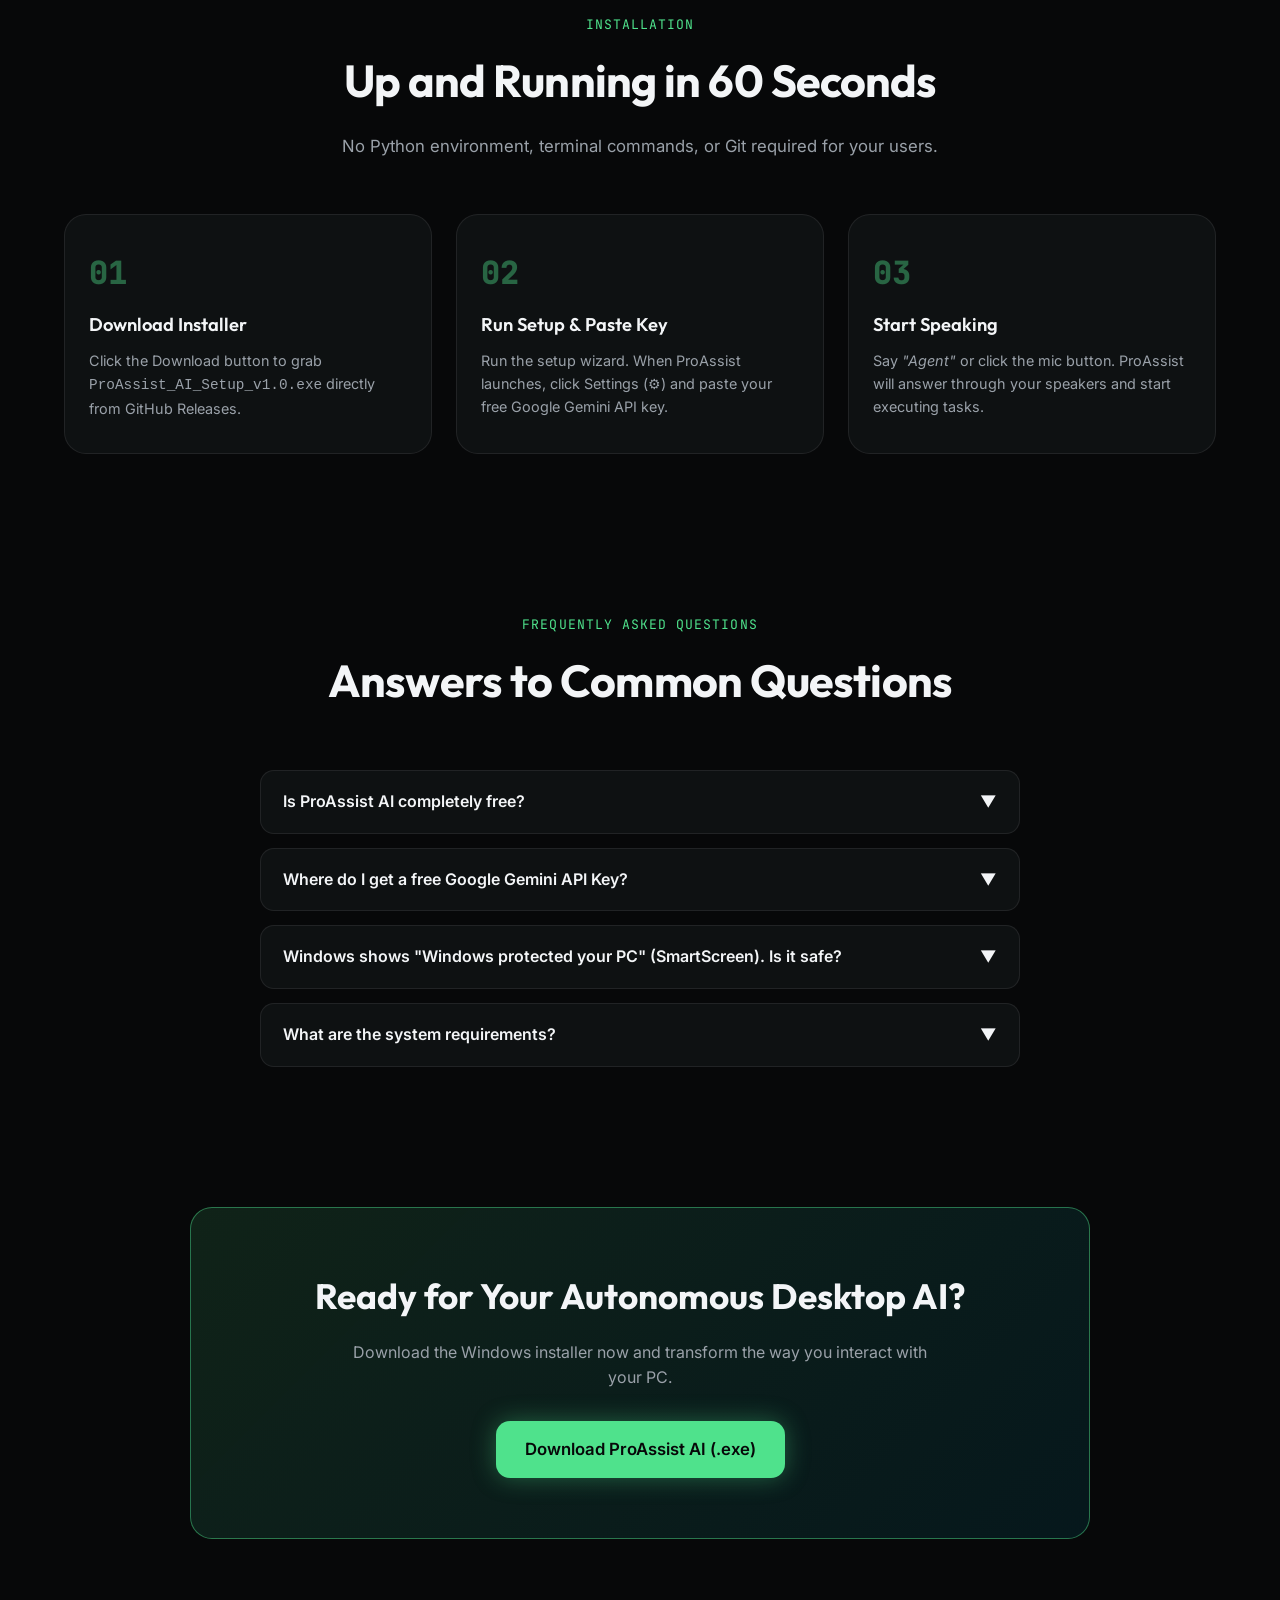
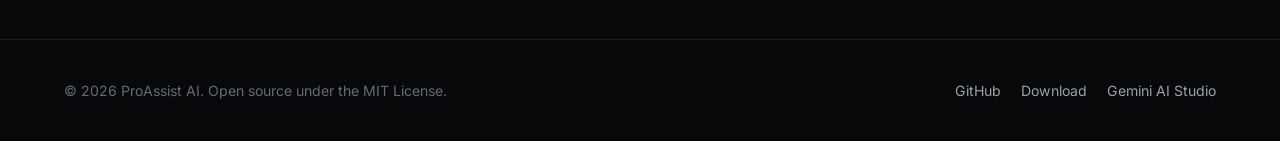
==== commit 3af30d69: "feat(seo): add google site verification meta tag to docs/index.html" ====
--- a/docs/index.html
+++ b/docs/index.html
@@ -1,19 +1,25 @@
 <!DOCTYPE html>
 <html lang="en">
+
 <head>
   <meta charset="UTF-8">
+  <meta name="google-site-verification" content="A70fMvH93fQeTp8NU4Aq7mQtbGb66SjL0v7JT5tivNE" />
   <meta name="viewport" content="width=device-width, initial-scale=1.0">
   <title>ProAssist AI — Autonomous AI Desktop Assistant for Windows</title>
-  <meta name="description" content="Download ProAssist AI for Windows. Real-time Gemini Live voice, 3D holographic avatar, 17 desktop automation actions, and private local memory.">
+  <meta name="description"
+    content="Download ProAssist AI for Windows. Real-time Gemini Live voice, 3D holographic avatar, 17 desktop automation actions, and private local memory.">
   <link rel="icon" type="image/png" href="proassist_icon.png">
 
   <!-- Google Fonts: Outfit, Inter, JetBrains Mono -->
   <link rel="preconnect" href="https://fonts.googleapis.com">
   <link rel="preconnect" href="https://fonts.gstatic.com" crossorigin>
-  <link href="https://fonts.googleapis.com/css2?family=Inter:wght@400;500;600;700&family=JetBrains+Mono:wght@400;500;700&family=Outfit:wght@500;600;700;800&display=swap" rel="stylesheet">
-  
+  <link
+    href="https://fonts.googleapis.com/css2?family=Inter:wght@400;500;600;700&family=JetBrains+Mono:wght@400;500;700&family=Outfit:wght@500;600;700;800&display=swap"
+    rel="stylesheet">
+
   <link rel="stylesheet" href="style.css">
 </head>
+
 <body>
 
   <!-- ── Top Navigation ────────────────────────────────────────────────────── -->
@@ -33,14 +39,17 @@
       </nav>
 
       <div class="nav-cta-group">
-        <a href="https://github.com" target="_blank" rel="noopener noreferrer" class="btn btn-secondary btn-github-target">
+        <a href="https://github.com" target="_blank" rel="noopener noreferrer"
+          class="btn btn-secondary btn-github-target">
           <svg width="18" height="18" viewBox="0 0 24 24" fill="currentColor">
-            <path d="M12 0C5.37 0 0 5.37 0 12c0 5.31 3.435 9.795 8.205 11.385.6.105.825-.255.825-.57 0-.285-.015-1.23-.015-2.235-3.015.555-3.795-.735-4.035-1.41-.135-.345-.72-1.41-1.23-1.695-.42-.225-1.02-.78-.015-.795.945-.015 1.62.87 1.845 1.23 1.08 1.815 2.805 1.305 3.495.99.105-.78.42-1.305.765-1.605-2.67-.3-5.46-1.335-5.46-5.925 0-1.305.465-2.385 1.23-3.225-.12-.3-.54-1.53.12-3.18 0 0 1.005-.315 3.3 1.23.96-.27 1.98-.405 3-.405s2.04.135 3 .405c2.295-1.56 3.3-1.23 3.3-1.23.66 1.65.24 2.88.12 3.18.765.84 1.23 1.905 1.23 3.225 0 4.605-2.805 5.625-5.475 5.925.435.375.81 1.095.81 2.22 0 1.605-.015 2.895-.015 3.3 0 .315.225.69.825.57A12.02 12.02 0 0024 12c0-6.63-5.37-12-12-12z"/>
+            <path
+              d="M12 0C5.37 0 0 5.37 0 12c0 5.31 3.435 9.795 8.205 11.385.6.105.825-.255.825-.57 0-.285-.015-1.23-.015-2.235-3.015.555-3.795-.735-4.035-1.41-.135-.345-.72-1.41-1.23-1.695-.42-.225-1.02-.78-.015-.795.945-.015 1.62.87 1.845 1.23 1.08 1.815 2.805 1.305 3.495.99.105-.78.42-1.305.765-1.605-2.67-.3-5.46-1.335-5.46-5.925 0-1.305.465-2.385 1.23-3.225-.12-.3-.54-1.53.12-3.18 0 0 1.005-.315 3.3 1.23.96-.27 1.98-.405 3-.405s2.04.135 3 .405c2.295-1.56 3.3-1.23 3.3-1.23.66 1.65.24 2.88.12 3.18.765.84 1.23 1.905 1.23 3.225 0 4.605-2.805 5.625-5.475 5.925.435.375.81 1.095.81 2.22 0 1.605-.015 2.895-.015 3.3 0 .315.225.69.825.57A12.02 12.02 0 0024 12c0-6.63-5.37-12-12-12z" />
           </svg>
           GitHub
         </a>
         <a href="#download" class="btn btn-primary btn-download-target">
-          <svg width="18" height="18" viewBox="0 0 24 24" fill="none" stroke="currentColor" stroke-width="2.2" stroke-linecap="round" stroke-linejoin="round">
+          <svg width="18" height="18" viewBox="0 0 24 24" fill="none" stroke="currentColor" stroke-width="2.2"
+            stroke-linecap="round" stroke-linejoin="round">
             <path d="M21 15v4a2 2 0 0 1-2 2H5a2 2 0 0 1-2-2v-4"></path>
             <polyline points="7 10 12 15 17 10"></polyline>
             <line x1="12" y1="15" x2="12" y2="3"></line>
@@ -65,18 +74,21 @@
       </h1>
 
       <p class="hero-subtitle">
-        ProAssist AI lives on your Windows PC. Powered by Google Gemini Live bidirectional voice, a software-rendered holographic avatar, and 17 native desktop automation actions — with 100% private local memory.
+        ProAssist AI lives on your Windows PC. Powered by Google Gemini Live bidirectional voice, a software-rendered
+        holographic avatar, and 17 native desktop automation actions — with 100% private local memory.
       </p>
 
       <div class="hero-actions">
         <a href="#" class="btn btn-primary btn-lg btn-download-target">
           <svg width="22" height="22" viewBox="0 0 24 24" fill="currentColor">
-            <path d="M0 3.449L9.75 2.1v9.451H0m10.949-9.602L24 0v11.4H10.949M0 12.6h9.75v9.451L0 20.699M10.949 12.6H24V24l-12.902-1.801"/>
+            <path
+              d="M0 3.449L9.75 2.1v9.451H0m10.949-9.602L24 0v11.4H10.949M0 12.6h9.75v9.451L0 20.699M10.949 12.6H24V24l-12.902-1.801" />
           </svg>
           Download for Windows (.exe)
         </a>
 
-        <a href="https://github.com" target="_blank" rel="noopener noreferrer" class="btn btn-secondary btn-lg btn-github-target">
+        <a href="https://github.com" target="_blank" rel="noopener noreferrer"
+          class="btn btn-secondary btn-lg btn-github-target">
           View Releases & Source
         </a>
       </div>
@@ -103,9 +115,13 @@
           <input type="text" id="github-repo-input" class="config-input" placeholder="e.g. yourname/ProAssist_AI">
           <button id="update-repo-btn" class="config-btn">Set Repository</button>
         </div>
-        <div style="margin-top:10px; font-size: 0.76rem; color: var(--text-muted); display:flex; justify-content:space-between; align-items:center;">
-          <span>Active Download URL: <a href="#" id="display-download-url" style="color:var(--pri); text-decoration:none;" target="_blank">Loading...</a></span>
-          <button id="copy-link-btn" style="background:none; border:none; color:var(--text-dim); cursor:pointer; font-size:0.75rem; text-decoration:underline;">Copy URL</button>
+        <div
+          style="margin-top:10px; font-size: 0.76rem; color: var(--text-muted); display:flex; justify-content:space-between; align-items:center;">
+          <span>Active Download URL: <a href="#" id="display-download-url"
+              style="color:var(--pri); text-decoration:none;" target="_blank">Loading...</a></span>
+          <button id="copy-link-btn"
+            style="background:none; border:none; color:var(--text-dim); cursor:pointer; font-size:0.75rem; text-decoration:underline;">Copy
+            URL</button>
         </div>
       </div>
 
@@ -141,7 +157,8 @@
               <span class="hud-metric-name">Actions Discovered</span>
               <span class="hud-metric-val">17 Active</span>
             </div>
-            <div style="margin-top:12px; padding-top:10px; border-top:1px solid var(--border); font-size:0.75rem; color:var(--text-dim);">
+            <div
+              style="margin-top:12px; padding-top:10px; border-top:1px solid var(--border); font-size:0.75rem; color:var(--text-dim);">
               <span style="color:var(--pri);">●</span> Mic stream open (1 device)
             </div>
           </div>
@@ -175,7 +192,8 @@
           <!-- Right Action Transcript Panel -->
           <div class="hud-side-card">
             <div class="hud-card-title">◈ Activity Log</div>
-            <div style="font-family:var(--font-mono); font-size:0.75rem; color:var(--text-dim); display:flex; flex-direction:column; gap:8px;">
+            <div
+              style="font-family:var(--font-mono); font-size:0.75rem; color:var(--text-dim); display:flex; flex-direction:column; gap:8px;">
               <div><span style="color:var(--pri);">SYS:</span> ProAssist Core online.</div>
               <div><span style="color:var(--cyan);">AI:</span> Voice pipeline active: Kore.</div>
               <div><span style="color:var(--text-muted);">19:35:10</span> 17 tool specs registered.</div>
@@ -193,92 +211,108 @@
       <div class="section-hdr">
         <div class="section-tag">ENGINEERED FOR WINDOWS</div>
         <h2 class="section-title">Everything You Expect in a Desktop Assistant</h2>
-        <p class="section-desc">Zero cloud lock-in. Powered by Google Gemini Live with native OS controls, local encrypted memory, and low-latency audio.</p>
+        <p class="section-desc">Zero cloud lock-in. Powered by Google Gemini Live with native OS controls, local
+          encrypted memory, and low-latency audio.</p>
       </div>
 
       <div class="feature-grid">
         <div class="feature-card">
           <div class="feature-icon-box">⚡</div>
           <h3 class="feature-title">Live Bidirectional Voice</h3>
-          <p class="feature-text">Sub-second response times with natural turn-taking. Interrupt the assistant anytime without waiting for the speech to finish.</p>
+          <p class="feature-text">Sub-second response times with natural turn-taking. Interrupt the assistant anytime
+            without waiting for the speech to finish.</p>
         </div>
 
         <div class="feature-card">
           <div class="feature-icon-box">🦾</div>
           <h3 class="feature-title">17 Desktop Automation Tools</h3>
-          <p class="feature-text">Hands-free browser control, document summarization (PDF, DOCX, XLSX), app launching, system telemetry, and command dispatch.</p>
+          <p class="feature-text">Hands-free browser control, document summarization (PDF, DOCX, XLSX), app launching,
+            system telemetry, and command dispatch.</p>
         </div>
 
         <div class="feature-card">
           <div class="feature-icon-box">📱</div>
           <h3 class="feature-title">Mobile Remote Dashboard</h3>
-          <p class="feature-text">Scan a QR code from your iPhone or Android phone to speak to ProAssist from anywhere in your room or office via local Wi-Fi.</p>
+          <p class="feature-text">Scan a QR code from your iPhone or Android phone to speak to ProAssist from anywhere
+            in your room or office via local Wi-Fi.</p>
         </div>
 
         <div class="feature-card">
           <div class="feature-icon-box">👤</div>
           <h3 class="feature-title">3D Holographic Avatar</h3>
-          <p class="feature-text">Rendered completely in software using PyQt6 and NumPy. No OpenGL or GPU overhead — runs smoothly on any laptop CPU.</p>
+          <p class="feature-text">Rendered completely in software using PyQt6 and NumPy. No OpenGL or GPU overhead —
+            runs smoothly on any laptop CPU.</p>
         </div>
 
         <div class="feature-card">
           <div class="feature-icon-box">🔒</div>
           <h3 class="feature-title">100% Private Local Storage</h3>
-          <p class="feature-text">Your API key, conversation history, and user preferences never touch third-party databases. Everything stays on your local PC.</p>
+          <p class="feature-text">Your API key, conversation history, and user preferences never touch third-party
+            databases. Everything stays on your local PC.</p>
         </div>
 
         <div class="feature-card">
           <div class="feature-icon-box">🎙️</div>
           <h3 class="feature-title">Local Wake Word & Voice Auth</h3>
-          <p class="feature-text">Hands-free activation using "Agent" with local ONNX/Whisper models, plus optional biometric voice authentication for security.</p>
+          <p class="feature-text">Hands-free activation using "Agent" with local ONNX/Whisper models, plus optional
+            biometric voice authentication for security.</p>
         </div>
       </div>
     </div>
   </section>
 
   <!-- ── 17 Built-in Actions Showcase ──────────────────────────────────────── -->
-  <section class="section" id="actions" style="background: rgba(255,255,255,0.01); border-top:1px solid var(--border); border-bottom:1px solid var(--border);">
+  <section class="section" id="actions"
+    style="background: rgba(255,255,255,0.01); border-top:1px solid var(--border); border-bottom:1px solid var(--border);">
     <div class="container">
       <div class="section-hdr">
         <div class="section-tag">FULL DESKTOP CAPABILITIES</div>
         <h2 class="section-title">17 Built-in Actions Ready Out-of-the-Box</h2>
-        <p class="section-desc">ProAssist dynamically discovers tools and plugins at runtime. Just ask in plain English.</p>
+        <p class="section-desc">ProAssist dynamically discovers tools and plugins at runtime. Just ask in plain English.
+        </p>
       </div>
 
       <div class="feature-grid" style="grid-template-columns: repeat(auto-fit, minmax(240px, 1fr));">
         <div class="feature-card" style="padding:20px;">
           <h4 style="color:var(--pri); font-family:var(--font-mono); margin-bottom:6px;">browser_control</h4>
-          <p class="feature-text" style="font-size:0.85rem;">Playwright-driven automated research, web navigation & form filling.</p>
+          <p class="feature-text" style="font-size:0.85rem;">Playwright-driven automated research, web navigation & form
+            filling.</p>
         </div>
 
         <div class="feature-card" style="padding:20px;">
           <h4 style="color:var(--pri); font-family:var(--font-mono); margin-bottom:6px;">file_processor</h4>
-          <p class="feature-text" style="font-size:0.85rem;">Read, extract, and analyze PDF, Word (.docx), and Excel spreadsheets.</p>
+          <p class="feature-text" style="font-size:0.85rem;">Read, extract, and analyze PDF, Word (.docx), and Excel
+            spreadsheets.</p>
         </div>
 
         <div class="feature-card" style="padding:20px;">
           <h4 style="color:var(--pri); font-family:var(--font-mono); margin-bottom:6px;">code_helper</h4>
-          <p class="feature-text" style="font-size:0.85rem;">Debug code, inspect repositories, and execute safe scripts.</p>
+          <p class="feature-text" style="font-size:0.85rem;">Debug code, inspect repositories, and execute safe scripts.
+          </p>
         </div>
 
         <div class="feature-card" style="padding:20px;">
           <h4 style="color:var(--pri); font-family:var(--font-mono); margin-bottom:6px;">system_monitor</h4>
-          <p class="feature-text" style="font-size:0.85rem;">Live CPU, RAM, GPU, battery, and process health readouts.</p>
+          <p class="feature-text" style="font-size:0.85rem;">Live CPU, RAM, GPU, battery, and process health readouts.
+          </p>
         </div>
 
         <div class="feature-card" style="padding:20px;">
           <h4 style="color:var(--pri); font-family:var(--font-mono); margin-bottom:6px;">computer_settings</h4>
-          <p class="feature-text" style="font-size:0.85rem;">Volume, screen brightness, Wi-Fi status, and Windows system toggles.</p>
+          <p class="feature-text" style="font-size:0.85rem;">Volume, screen brightness, Wi-Fi status, and Windows system
+            toggles.</p>
         </div>
 
         <div class="feature-card" style="padding:20px;">
           <h4 style="color:var(--pri); font-family:var(--font-mono); margin-bottom:6px;">open_app</h4>
-          <p class="feature-text" style="font-size:0.85rem;">Open any installed Windows application or game seamlessly.</p>
+          <p class="feature-text" style="font-size:0.85rem;">Open any installed Windows application or game seamlessly.
+          </p>
         </div>
 
         <div class="feature-card" style="padding:20px;">
           <h4 style="color:var(--pri); font-family:var(--font-mono); margin-bottom:6px;">youtube_video</h4>
-          <p class="feature-text" style="font-size:0.85rem;">Search, summarize transcripts, and play YouTube videos hands-free.</p>
+          <p class="feature-text" style="font-size:0.85rem;">Search, summarize transcripts, and play YouTube videos
+            hands-free.</p>
         </div>
 
         <div class="feature-card" style="padding:20px;">
@@ -302,19 +336,22 @@
         <div class="step-card">
           <div class="step-number">01</div>
           <h3 class="step-title">Download Installer</h3>
-          <p class="step-desc">Click the Download button to grab <code>ProAssist_AI_Setup_v1.0.exe</code> directly from GitHub Releases.</p>
+          <p class="step-desc">Click the Download button to grab <code>ProAssist_AI_Setup_v1.0.exe</code> directly from
+            GitHub Releases.</p>
         </div>
 
         <div class="step-card">
           <div class="step-number">02</div>
           <h3 class="step-title">Run Setup & Paste Key</h3>
-          <p class="step-desc">Run the setup wizard. When ProAssist launches, click Settings (⚙) and paste your free Google Gemini API key.</p>
+          <p class="step-desc">Run the setup wizard. When ProAssist launches, click Settings (⚙) and paste your free
+            Google Gemini API key.</p>
         </div>
 
         <div class="step-card">
           <div class="step-number">03</div>
           <h3 class="step-title">Start Speaking</h3>
-          <p class="step-desc">Say <em>"Agent"</em> or click the mic button. ProAssist will answer through your speakers and start executing tasks.</p>
+          <p class="step-desc">Say <em>"Agent"</em> or click the mic button. ProAssist will answer through your speakers
+            and start executing tasks.</p>
         </div>
       </div>
     </div>
@@ -335,7 +372,8 @@
             <span class="faq-arrow">▼</span>
           </div>
           <div class="faq-a">
-            Yes! ProAssist AI is 100% free and open-source under the MIT license. You can use your own free Google Gemini API key (which includes generous free tier requests from Google AI Studio).
+            Yes! ProAssist AI is 100% free and open-source under the MIT license. You can use your own free Google
+            Gemini API key (which includes generous free tier requests from Google AI Studio).
           </div>
         </div>
 
@@ -345,7 +383,9 @@
             <span class="faq-arrow">▼</span>
           </div>
           <div class="faq-a">
-            Visit <a href="https://aistudio.google.com/app/apikey" target="_blank" rel="noopener noreferrer" style="color:var(--pri);">Google AI Studio (aistudio.google.com)</a>, sign in with your Google account, and click "Create API key". Paste it into ProAssist AI's Settings dialog.
+            Visit <a href="https://aistudio.google.com/app/apikey" target="_blank" rel="noopener noreferrer"
+              style="color:var(--pri);">Google AI Studio (aistudio.google.com)</a>, sign in with your Google account,
+            and click "Create API key". Paste it into ProAssist AI's Settings dialog.
           </div>
         </div>
 
@@ -355,7 +395,9 @@
             <span class="faq-arrow">▼</span>
           </div>
           <div class="faq-a">
-            Yes. Microsoft SmartScreen displays this alert for all newly built independent or open-source executables that have not purchased expensive corporate code-signing certificates. Simply click <strong>"More info"</strong> and then <strong>"Run anyway"</strong>.
+            Yes. Microsoft SmartScreen displays this alert for all newly built independent or open-source executables
+            that have not purchased expensive corporate code-signing certificates. Simply click <strong>"More
+              info"</strong> and then <strong>"Run anyway"</strong>.
           </div>
         </div>
 
@@ -365,7 +407,8 @@
             <span class="faq-arrow">▼</span>
           </div>
           <div class="faq-a">
-            Windows 10 or 11 (64-bit), 4 GB of RAM, a working microphone and speaker or headset, and an active internet connection for Gemini Live streaming.
+            Windows 10 or 11 (64-bit), 4 GB of RAM, a working microphone and speaker or headset, and an active internet
+            connection for Gemini Live streaming.
           </div>
         </div>
       </div>
@@ -390,13 +433,16 @@
         © 2026 ProAssist AI. Open source under the MIT License.
       </div>
       <div class="footer-links">
-        <a href="https://github.com" target="_blank" rel="noopener noreferrer" class="footer-link btn-github-target">GitHub</a>
+        <a href="https://github.com" target="_blank" rel="noopener noreferrer"
+          class="footer-link btn-github-target">GitHub</a>
         <a href="#download" class="footer-link">Download</a>
-        <a href="https://aistudio.google.com/app/apikey" target="_blank" rel="noopener noreferrer" class="footer-link">Gemini AI Studio</a>
+        <a href="https://aistudio.google.com/app/apikey" target="_blank" rel="noopener noreferrer"
+          class="footer-link">Gemini AI Studio</a>
       </div>
     </div>
   </footer>
 
   <script src="script.js"></script>
 </body>
-</html>
+
+</html>
